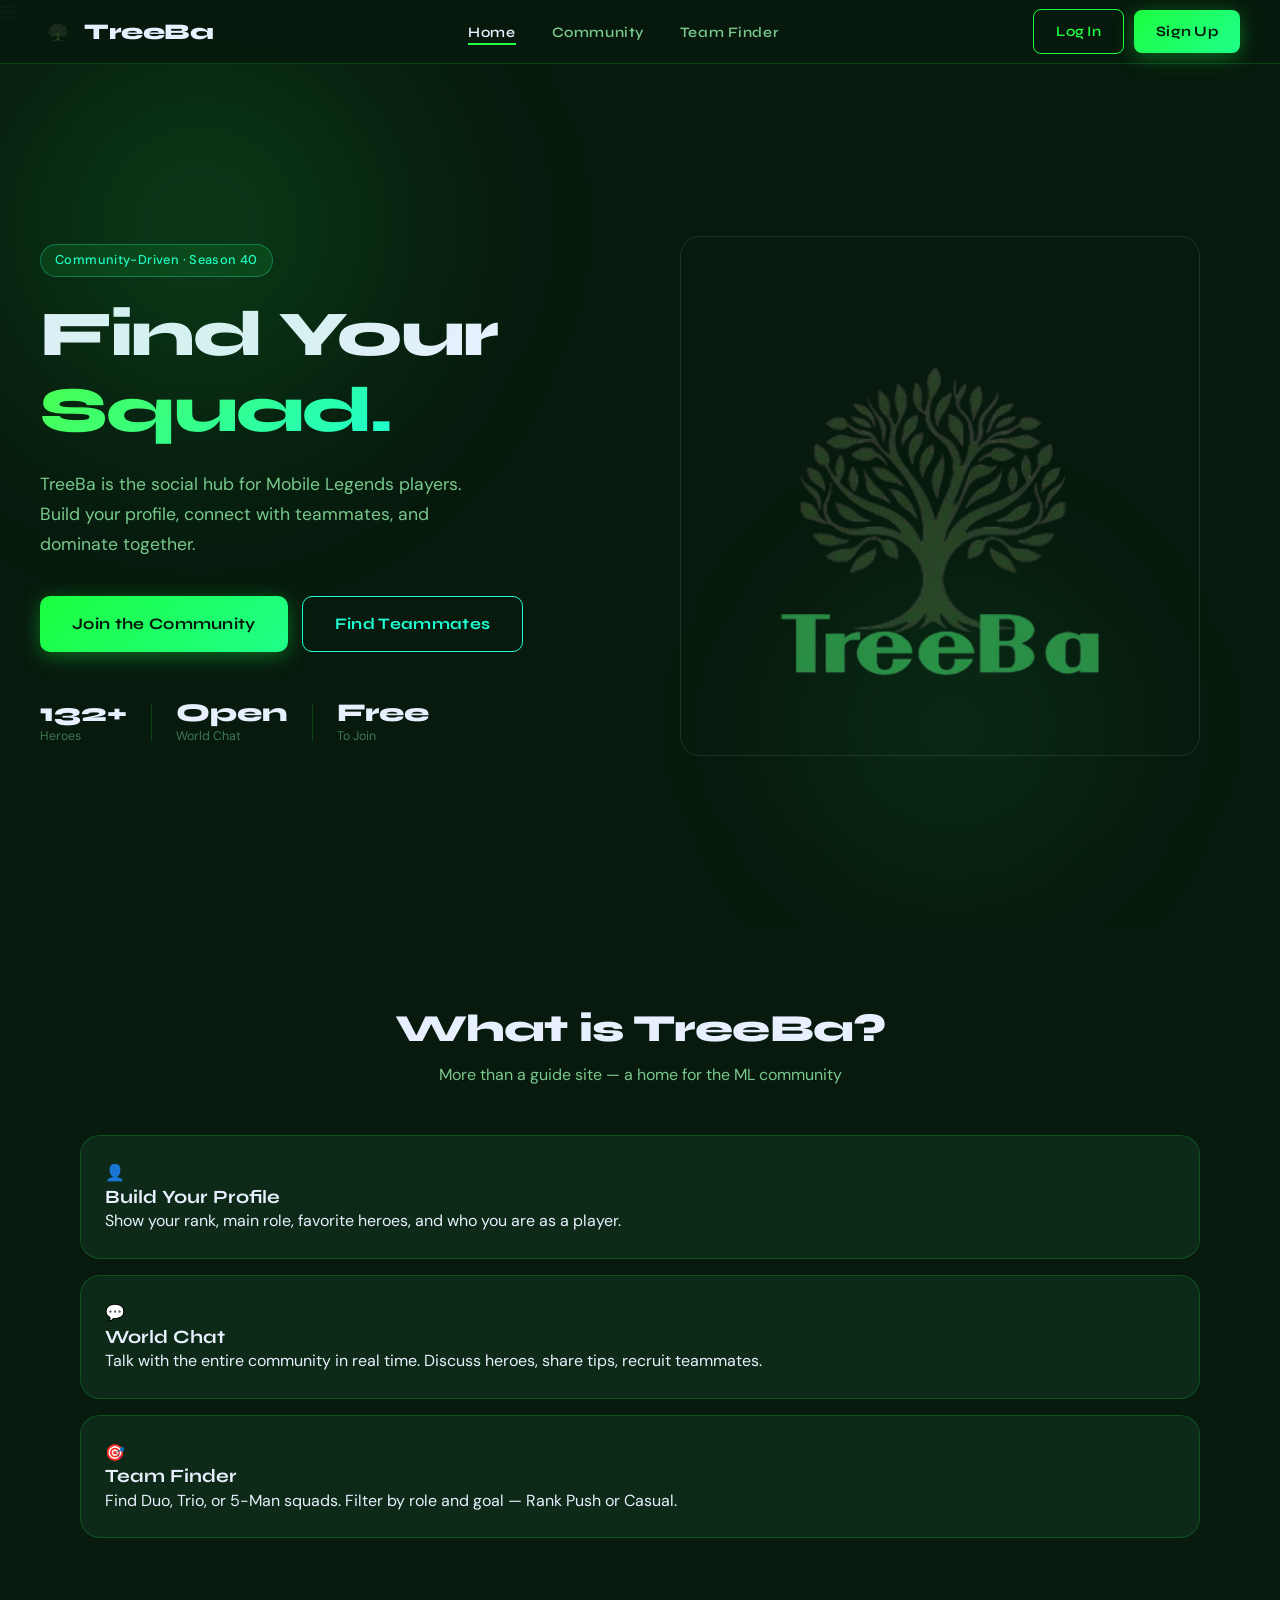
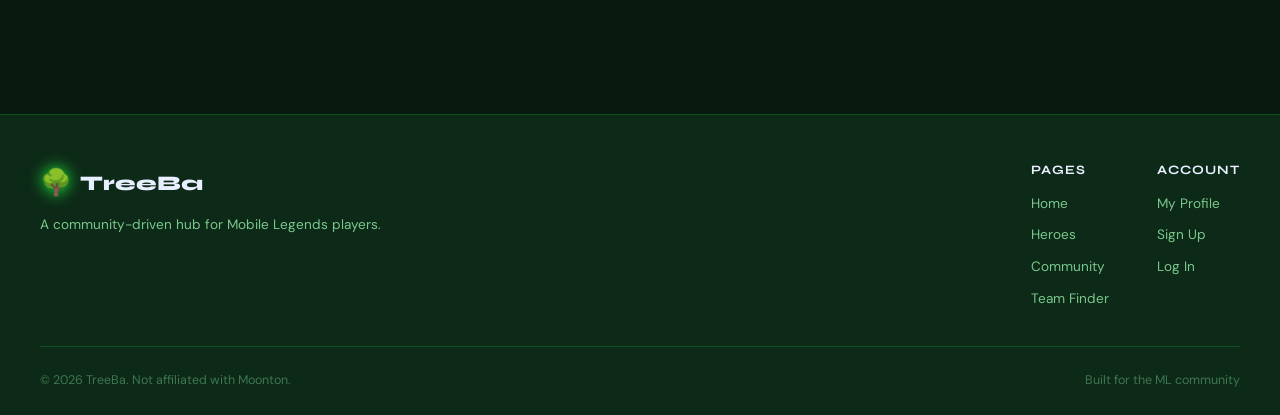
==== index.html @ 97e3393e "first commit" ====
<!DOCTYPE html>
<html lang="en">
<head>
  <meta charset="UTF-8" />
  <meta name="viewport" content="width=device-width, initial-scale=1.0" />
  <title>TreeBa — ML Community Hub</title>
  <link rel="stylesheet" href="css/main.css" />
  <link rel="preconnect" href="https://fonts.googleapis.com">
  <link href="https://fonts.googleapis.com/css2?family=Syne:wght@400;600;700;800&family=DM+Sans:ital,wght@0,300;0,400;0,500;1,300&display=swap" rel="stylesheet">
</head>
<body>

  <!-- NAV -->
   
   <div class="menu-toggle">☰</div>
  <nav class="navbar">
    <a href="index.html" class="nav-logo">
      <img src="images/TreeBa.png" alt="TreeBa Logo" class="nav-logo-img" onerror="this.style.display='none'">
      TreeBa
    </a>
    <ul class="nav-links">
      <li><a href="index.html" class="active">Home</a></li>
      <li><a href="pages/community.html">Community</a></li>
      <li><a href="pages/teamfinder.html">Team Finder</a></li>
    </ul>
    <div class="nav-actions">
      <a href="pages/login.html" class="btn-ghost">Log In</a>
      <a href="pages/register.html" class="btn-primary">Sign Up</a>
    </div>
  </nav>

  <!-- HERO SECTION -->
  <section class="hero-section">
    <div class="hero-bg-orb orb1"></div>
    <div class="hero-bg-orb orb2"></div>
    <div class="hero-content">
      <div class="hero-text">
        <span class="hero-badge"> Community-Driven · Season 40</span>
        <h1>Find Your<br /><span class="gradient-text">Squad.</span></h1>
        <p class="hero-sub">TreeBa is the social hub for Mobile Legends players. Build your profile, connect with teammates, and dominate together.</p>
        <div class="hero-ctas">
          <a href="pages/register.html" class="btn-primary large">Join the Community</a>
          <a href="pages/teamfinder.html" class="btn-outline large">Find Teammates</a>
        </div>
        <div class="hero-stats">
          <div class="stat"><span class="stat-num">132+</span><span class="stat-label">Heroes</span></div>
          <div class="stat-divider"></div>
          <div class="stat"><span class="stat-num">Open</span><span class="stat-label">World Chat</span></div>
          <div class="stat-divider"></div>
          <div class="stat"><span class="stat-num">Free</span><span class="stat-label">To Join</span></div>
        </div>
      </div>
      <div class="hero-big-image">
        <img src="images/Untitled_design__1_-removebg-preview.png" alt="ML Hero" />
      </div>
    </div>
  </section>

  <!-- WHAT IS TREEBA -->
<section class="section">
  <div class="section-header">
    <h2>What is TreeBa?</h2>
    <p>More than a guide site — a home for the ML community</p>
  </div>

  <div class="features-grid">
    <div class="profile-section-card feature-card">
      <div class="icon">👤</div>
      <h3>Build Your Profile</h3>
      <p>Show your rank, main role, favorite heroes, and who you are as a player.</p>
    </div>

    <div class="profile-section-card feature-card">
      <div class="icon">💬</div>
      <h3>World Chat</h3>
      <p>Talk with the entire community in real time. Discuss heroes, share tips, recruit teammates.</p>
    </div>

    <div class="profile-section-card feature-card">
      <div class="icon">🎯</div>
      <h3>Team Finder</h3>
      <p>Find Duo, Trio, or 5-Man squads. Filter by role and goal — Rank Push or Casual.</p>
    </div>
  </div>
</section>

  

  <!-- FOOTER -->
  <footer class="footer">
    <div class="footer-top">
      <div class="footer-brand">
        <strong><span class="logo-icon">🌳</span> TreeBa</strong>
        <p>A community-driven hub for Mobile Legends players.</p>
      </div>
      <div class="footer-links">
        <div class="footer-col">
          <h5>Pages</h5>
          <a href="index.html">Home</a>
          <a href="pages/heroes.html">Heroes</a>
          <a href="pages/community.html">Community</a>
          <a href="pages/teamfinder.html">Team Finder</a>
        </div>
        <div class="footer-col">
          <h5>Account</h5>
          <a href="pages/profile.html">My Profile</a>
          <a href="pages/register.html">Sign Up</a>
          <a href="pages/login.html">Log In</a>
        </div>
      </div>
    </div>
    <div class="footer-bottom">
      <span>© 2026 TreeBa. Not affiliated with Moonton.</span>
      <span>Built for the ML community </span>
    </div>
  </footer>

  <script src="js/main.js"></script>
</body>
</html>
---- css/main.css ----
/* ============================================
   TreeBa — Main Stylesheet
   Theme: Dark Green Gaming Community
============================================ */

:root {
  --primary: #1dff3f;
  --primary-dark: #1c862a;
  --primary-light: #4dff4d;
  --accent: #1fffd4;
  --accent-green: #22e5a0;
  --accent-dim: #0fa87a;
  --bg: #071a0d;
  --bg-card: #0d2917;
  --bg-card2: #0a1f12;
  --border: rgba(26, 255, 68, 0.18);
  --border-bright: rgba(26, 255, 76, 0.4);
  --text: #e8f0ff;
  --text-muted: #7ac88d;
  --text-dim: #3d7852;
  --glow: 0 0 40px rgba(26, 255, 83, 0.25);
  --glow-green: 0 0 30px rgba(31, 255, 212, 0.2);
  --radius: 12px;
  --radius-lg: 20px;
}

*, *::before, *::after { box-sizing: border-box; margin: 0; padding: 0; }
html { scroll-behavior: smooth; }
body {
  font-family: 'DM Sans', sans-serif;
  background: var(--bg);
  color: var(--text);
  overflow-x: hidden;
  line-height: 1.6;
}
h1, h2, h3, h4, h5 { font-family: 'Syne', sans-serif; line-height: 1.2; }
a { text-decoration: none; color: inherit; }
img { max-width: 100%; }

/* ---- BUTTONS ---- */
.btn-primary {
  display: inline-flex; align-items: center; gap: 6px;
  background: linear-gradient(135deg, var(--primary), #1fffd4 200%);
  color: #071a0d; font-family: 'Syne', sans-serif; font-weight: 700;
  font-size: 0.9rem; padding: 10px 22px; border-radius: 8px;
  border: none; cursor: pointer; transition: all 0.2s;
  box-shadow: 0 4px 20px rgba(26, 255, 72, 0.35); letter-spacing: 0.02em;
}
.btn-primary:hover {
  transform: translateY(-2px);
  box-shadow: 0 8px 30px rgba(26, 255, 79, 0.5);
  background: linear-gradient(135deg, var(--primary-light), #1fffd4 180%);
}
.btn-primary.large { padding: 14px 32px; font-size: 1rem; border-radius: 10px; }
.btn-primary.small { padding: 6px 14px; font-size: 0.8rem; }

.btn-ghost {
  display: inline-flex; align-items: center; gap: 6px;
  background: transparent; color: var(--primary);
  font-family: 'Syne', sans-serif; font-weight: 600;
  font-size: 0.9rem; padding: 10px 22px; border-radius: 8px;
  border: 1px solid var(--primary); cursor: pointer; transition: all 0.2s;
  letter-spacing: 0.02em;
}
.btn-ghost:hover {
  color: var(--text); border-color: var(--border-bright);
  background: rgba(26, 255, 133, 0.08);
}
.btn-ghost.large { padding: 14px 32px; font-size: 1rem; border-radius: 10px; }
.btn-ghost.small { padding: 6px 14px; font-size: 0.8rem; }

.btn-outline {
  display: inline-flex; align-items: center; gap: 6px;
  background: transparent; color: var(--accent);
  font-family: 'Syne', sans-serif; font-weight: 700;
  font-size: 0.9rem; padding: 10px 22px; border-radius: 8px;
  border: 1.5px solid var(--accent); cursor: pointer; transition: all 0.2s;
  letter-spacing: 0.02em;
}
.btn-outline:hover {
  background: rgba(31, 255, 212, 0.08);
  box-shadow: 0 0 20px rgba(31, 255, 139, 0.2);
}
.btn-outline.large { padding: 14px 32px; font-size: 1rem; border-radius: 10px; }

/* ---- NAVBAR ---- */
.navbar {
  position: fixed; top: 0; left: 0; right: 0; z-index: 100;
  display: flex; align-items: center; justify-content: space-between;
  padding: 0 40px; height: 64px;
  background: rgba(7, 26, 13, 0.95);
  backdrop-filter: blur(20px);
  border-bottom: 1px solid var(--border);
}
.nav-logo {
  font-family: 'Syne', sans-serif; font-weight: 800; font-size: 1.4rem;
  color: var(--text); display: flex; align-items: center; gap: 8px;
  letter-spacing: -0.02em;
}
.nav-logo-img { height: 36px; width: auto; object-fit: contain; }
.logo-icon { font-size: 1.6rem; color: var(--primary); filter: drop-shadow(0 0 8px var(--primary)); }
.nav-links { display: flex; list-style: none; gap: 36px; }
.nav-links a {
  font-family: 'Syne', sans-serif; font-weight: 600; font-size: 0.9rem;
  color: var(--text-muted); letter-spacing: 0.04em; transition: color 0.2s; position: relative;
}
.nav-links a::after {
  content: ''; position: absolute; bottom: -4px; left: 0; right: 0;
  height: 2px; background: var(--primary); transform: scaleX(0); transition: transform 0.2s;
}
.nav-links a.active, .nav-links a:hover { color: var(--text); }
.nav-links a.active::after, .nav-links a:hover::after { transform: scaleX(1); }
.nav-actions { display: flex; align-items: center; gap: 10px; }

/* ---- HERO SECTION ---- */
.hero-section {
  min-height: 100vh; display: flex; align-items: center;
  padding: 100px 40px 60px; position: relative; overflow: hidden;
}
.hero-bg-orb { position: absolute; border-radius: 50%; filter: blur(80px); pointer-events: none; }
.orb1 {
  width: 600px; height: 600px;
  background: radial-gradient(circle, rgba(26, 255, 91, 0.18) 0%, transparent 70%);
  top: -100px; left: -100px; animation: float 8s ease-in-out infinite;
}
.orb2 {
  width: 400px; height: 400px;
  background: radial-gradient(circle, rgba(31, 255, 106, 0.12) 0%, transparent 70%);
  bottom: 0; right: 10%; animation: float 10s ease-in-out infinite reverse;
}
@keyframes float { 0%, 100% { transform: translateY(0); } 50% { transform: translateY(-30px); } }

.hero-content {
  max-width: 1200px; margin: 0 auto;
  display: grid; grid-template-columns: 1fr 1fr; gap: 80px;
  align-items: center; width: 100%;
}
.hero-badge {
  display: inline-block; background: rgba(31, 255, 80, 0.1);
  border: 1px solid rgba(31, 255, 212, 0.3); color: var(--accent);
  font-size: 0.8rem; font-weight: 500; padding: 5px 14px; border-radius: 30px;
  margin-bottom: 20px; letter-spacing: 0.03em;
}
.hero-text h1 {
  font-size: clamp(2.8rem, 5vw, 4.5rem); font-weight: 800; color: var(--text);
  letter-spacing: -0.03em; margin-bottom: 20px;
}
.gradient-text {
  background: linear-gradient(135deg, var(--primary-light), var(--accent));
  -webkit-background-clip: text; -webkit-text-fill-color: transparent; background-clip: text;
}
.hero-sub { font-size: 1.1rem; color: var(--text-muted); max-width: 440px; margin-bottom: 36px; line-height: 1.7; }
.hero-ctas { display: flex; gap: 14px; margin-bottom: 48px; flex-wrap: wrap; }
.hero-stats { display: flex; align-items: center; gap: 24px; }
.stat { display: flex; flex-direction: column; }
.stat-num { font-family: 'Syne', sans-serif; font-size: 1.6rem; font-weight: 800; color: var(--text); line-height: 1; }
.stat-label { font-size: 0.78rem; color: var(--text-dim); margin-top: 2px; }
.stat-divider { width: 1px; height: 36px; background: var(--border); }
.hero-big-image { width: 100%; max-width: 520px; border-radius: 20px; overflow: hidden; border: 1px solid rgba(255,255,255,0.1); }
.hero-big-image img { width: 100%; height: 100%; object-fit: cover; display: block; }

/* ---- SECTIONS ---- */
.section { padding: 80px 40px; max-width: 1200px; margin: 0 auto; }
.section-header { text-align: center; margin-bottom: 48px; }
.section-header h2 { font-size: clamp(1.8rem, 3vw, 2.6rem); font-weight: 800; letter-spacing: -0.02em; margin-bottom: 10px; }
.section-header p { color: var(--text-muted); font-size: 1rem; }
.section-cta { text-align: center; margin-top: 40px; }

/* ---- PROFILES SECTION ---- */
.profiles-section { max-width: 1200px; margin: 0 auto; }
.profiles-grid { display: grid; grid-template-columns: repeat(3, 1fr); gap: 24px; }
.profile-card {
  background: var(--bg-card); border: 1px solid var(--border); border-radius: var(--radius-lg);
  padding: 28px 24px; display: flex; flex-direction: column; align-items: center;
  text-align: center; gap: 12px; position: relative; transition: all 0.25s;
}
.profile-card:hover { border-color: var(--border-bright); box-shadow: var(--glow); transform: translateY(-4px); }
.profile-card.featured {
  border-color: rgba(31, 255, 212, 0.4);
  background: linear-gradient(135deg, rgba(26, 111, 255, 0.08), rgba(31, 255, 212, 0.05));
  box-shadow: var(--glow-green);
}
.featured-label {
  position: absolute; top: -12px; left: 50%; transform: translateX(-50%);
  background: linear-gradient(135deg, var(--primary), var(--accent));
  color: #071a0d; font-size: 0.72rem; font-weight: 700; padding: 3px 14px;
  border-radius: 20px; white-space: nowrap; letter-spacing: 0.04em;
}
.profile-avatar {
  width: 64px; height: 64px; border-radius: 50%;
  display: flex; align-items: center; justify-content: center;
  font-family: 'Syne', sans-serif; font-weight: 800; font-size: 1.3rem;
  color: #fff; border: 2px solid var(--border);
}
.pa1 { background: linear-gradient(135deg, #1a6fff, #0099cc); }
.pa2 { background: linear-gradient(135deg, #1fffd4, #1a6fff); color: #070d1a; }
.pa3 { background: linear-gradient(135deg, #22e5a0, #1a6fff); }
.profile-name { font-family: 'Syne', sans-serif; font-weight: 700; font-size: 1.05rem; }
.profile-rank { font-size: 0.78rem; font-weight: 600; padding: 3px 12px; border-radius: 20px; letter-spacing: 0.04em; }
.rank-mythic { background: rgba(255, 215, 0, 0.12); color: #ffd700; border: 1px solid rgba(255, 215, 0, 0.3); }
.rank-legend { background: rgba(26, 111, 255, 0.12); color: var(--primary-light); border: 1px solid var(--border); }
.rank-epic { background: rgba(138, 43, 226, 0.12); color: #bb7bff; border: 1px solid rgba(138, 43, 226, 0.3); }
.profile-heroes { display: flex; gap: 6px; flex-wrap: wrap; justify-content: center; }
.hero-tag { background: rgba(26, 111, 255, 0.1); color: var(--primary-light); border: 1px solid var(--border); font-size: 0.72rem; padding: 3px 10px; border-radius: 20px; }
.profile-tips { font-size: 0.8rem; color: var(--text-dim); }

/* ---- HEROES SECTION ---- */
.heroes-section { max-width: 1200px; margin: 0 auto; }
.heroes-carousel { display: grid; grid-template-columns: repeat(4, 1fr); gap: 20px; }
.hero-knowledge-card {
  background: var(--bg-card); border: 1px solid var(--border); border-radius: var(--radius-lg);
  padding: 0; display: flex; flex-direction: column; overflow: hidden; transition: all 0.25s;
}
.hero-knowledge-card:hover { border-color: var(--border-bright); box-shadow: var(--glow); transform: translateY(-4px); }
.hkc-hero-img { width: 100%; height: 160px; object-fit: cover; object-position: top; display: block; }
.hkc-body { padding: 16px; display: flex; flex-direction: column; gap: 8px; flex: 1; }
.hkc-role {
  display: inline-block; font-size: 0.7rem; font-weight: 700; padding: 3px 10px;
  border-radius: 20px; letter-spacing: 0.06em; align-self: flex-start; text-transform: uppercase;
}
.hkc-role.mage { background: rgba(0, 255, 76, 0.12); color: #4daaff; border: 1px solid rgba(0, 149, 255, 0.3); }
.hkc-role.fighter { background: rgba(255, 100, 50, 0.12); color: #ff8c6e; border: 1px solid rgba(255, 100, 50, 0.3); }
.hkc-role.assassin { background: rgba(156, 226, 43, 0.12); color: #cc88ff; border: 1px solid rgba(138, 43, 226, 0.3); }
.hkc-role.tank { background: rgba(31, 255, 212, 0.1); color: var(--accent); border: 1px solid rgba(31, 255, 212, 0.3); }
.hero-knowledge-card h3 { font-size: 1.1rem; font-weight: 700; letter-spacing: -0.01em; }
.hero-knowledge-card p { font-size: 0.85rem; color: var(--text-muted); line-height: 1.6; flex: 1; }
.hkc-meta { display: flex; gap: 12px; font-size: 0.75rem; color: var(--text-dim); padding-top: 8px; border-top: 1px solid var(--border); }

/* ---- DISCUSSION / FEED ---- */
.discussion-section { max-width: 1200px; margin: 0 auto; }
.feed { display: flex; flex-direction: column; gap: 16px; }
.feed-post {
  background: var(--bg-card); border: 1px solid var(--border); border-radius: var(--radius-lg);
  padding: 24px; display: flex; gap: 20px; transition: all 0.25s;
}
.feed-post:hover { border-color: var(--border-bright); box-shadow: var(--glow); }
.feed-vote { display: flex; flex-direction: column; align-items: center; gap: 6px; min-width: 40px; }
.vote-btn { background: none; border: none; color: var(--text-dim); cursor: pointer; font-size: 0.9rem; padding: 4px; border-radius: 4px; transition: all 0.15s; }
.vote-btn:hover { color: var(--accent); background: rgba(31, 255, 212, 0.08); }
.feed-vote span { font-family: 'Syne', sans-serif; font-weight: 700; font-size: 1rem; color: var(--text); }
.feed-body { flex: 1; }
.feed-tags { display: flex; gap: 8px; margin-bottom: 10px; }
.tag { font-size: 0.7rem; font-weight: 700; padding: 2px 10px; border-radius: 20px; letter-spacing: 0.04em; text-transform: uppercase; }
.tag.mage { background: rgba(0, 157, 255, 0.12); color: #4daaff; border: 1px solid rgba(0, 149, 255, 0.3); }
.tag.fighter { background: rgba(255, 100, 50, 0.12); color: #ff8c6e; border: 1px solid rgba(255, 100, 50, 0.3); }
.tag.assassin { background: rgba(138, 43, 226, 0.12); color: #cc88ff; border: 1px solid rgba(138, 43, 226, 0.3); }
.tag.tip { background: rgba(31, 255, 212, 0.08); color: var(--accent); border: 1px solid rgba(31, 255, 212, 0.25); }
.tag.combo { background: rgba(26, 111, 255, 0.08); color: var(--primary-light); border: 1px solid var(--border); }
.tag.build { background: rgba(255, 215, 0, 0.08); color: #ffd700; border: 1px solid rgba(255, 215, 0, 0.2); }
.feed-body h4 { font-size: 1.05rem; font-weight: 700; margin-bottom: 8px; letter-spacing: -0.01em; }
.feed-body p { font-size: 0.88rem; color: var(--text-muted); line-height: 1.6; margin-bottom: 12px; }
.feed-meta { display: flex; gap: 18px; font-size: 0.78rem; color: var(--text-dim); flex-wrap: wrap; }
.feed-author { color: var(--text-muted); }

/* ---- TEAM FINDER ---- */
.team-finder-section { max-width: 1200px; margin: 0 auto; }
.team-buttons { display: flex; flex-wrap: wrap; gap: 12px; justify-content: center; margin-bottom: 32px; }
.team-btn {
  padding: 10px 20px; border-radius: 30px; font-family: 'Syne', sans-serif;
  font-weight: 700; font-size: 0.85rem; cursor: pointer; transition: all 0.2s;
  border: 1.5px solid var(--border); background: var(--bg-card); color: var(--text-muted);
  letter-spacing: 0.04em;
}
.team-btn:hover, .team-btn.active {
  border-color: var(--primary); color: var(--primary);
  background: rgba(29, 255, 63, 0.08); box-shadow: 0 0 16px rgba(29, 255, 63, 0.15);
}
.empty-state {
  text-align: center; padding: 60px 20px;
  background: var(--bg-card); border: 1px dashed var(--border); border-radius: var(--radius-lg);
}
.empty-state h3 { font-size: 1.2rem; color: var(--text-muted); margin-bottom: 8px; }
.empty-state p { font-size: 0.88rem; color: var(--text-dim); }

/* ---- WORLD CHAT ---- */
.chat-section { max-width: 1200px; margin: 0 auto; }
.chat-box {
  background: var(--bg-card); border: 1px solid var(--border); border-radius: var(--radius-lg);
  display: flex; flex-direction: column; height: 500px; overflow: hidden;
}
.chat-header {
  padding: 16px 20px; border-bottom: 1px solid var(--border);
  display: flex; align-items: center; gap: 10px;
}
.chat-live-dot { width: 8px; height: 8px; border-radius: 50%; background: var(--primary); animation: pulse 2s infinite; }
@keyframes pulse { 0%, 100% { opacity: 1; } 50% { opacity: 0.3; } }
.chat-header span { font-family: 'Syne', sans-serif; font-weight: 700; font-size: 0.95rem; }
.chat-header small { color: var(--text-dim); font-size: 0.78rem; margin-left: auto; }
.chat-messages { flex: 1; overflow-y: auto; padding: 16px 20px; display: flex; flex-direction: column; gap: 12px; }
.chat-messages::-webkit-scrollbar { width: 4px; }
.chat-messages::-webkit-scrollbar-thumb { background: var(--border-bright); border-radius: 2px; }
.chat-empty { display: flex; flex-direction: column; align-items: center; justify-content: center; height: 100%; gap: 8px; }
.chat-empty span { font-size: 2rem; }
.chat-empty p { color: var(--text-dim); font-size: 0.88rem; }
.chat-msg { display: flex; gap: 10px; align-items: flex-start; }
.chat-msg-avatar {
  width: 32px; height: 32px; border-radius: 50%; flex-shrink: 0;
  display: flex; align-items: center; justify-content: center;
  font-family: 'Syne', sans-serif; font-weight: 700; font-size: 0.75rem; color: #fff;
}
.chat-msg-body { flex: 1; }
.chat-msg-name { font-family: 'Syne', sans-serif; font-weight: 700; font-size: 0.82rem; color: var(--primary); margin-bottom: 2px; }
.chat-msg-name span { font-weight: 400; color: var(--text-dim); font-family: 'DM Sans', sans-serif; margin-left: 6px; font-size: 0.75rem; }
.chat-msg-text { font-size: 0.88rem; color: var(--text-muted); line-height: 1.5; }
.chat-input-row {
  padding: 12px 16px; border-top: 1px solid var(--border);
  display: flex; gap: 10px; align-items: center;
}
.chat-input {
  flex: 1; background: var(--bg); border: 1px solid var(--border); border-radius: 8px;
  padding: 10px 14px; color: var(--text); font-family: 'DM Sans', sans-serif; font-size: 0.9rem;
  outline: none; transition: border-color 0.2s;
}
.chat-input:focus { border-color: var(--border-bright); }
.chat-input::placeholder { color: var(--text-dim); }
.chat-send-btn {
  background: linear-gradient(135deg, var(--primary), var(--accent));
  border: none; border-radius: 8px; padding: 10px 18px; cursor: pointer;
  color: #071a0d; font-family: 'Syne', sans-serif; font-weight: 700; font-size: 0.85rem;
  transition: all 0.2s;
}
.chat-send-btn:hover { transform: translateY(-1px); box-shadow: var(--glow); }

/* ---- FORMS ---- */
.auth-page { min-height: 100vh; display: flex; align-items: center; justify-content: center; padding: 80px 20px; }
.auth-card {
  background: var(--bg-card); border: 1px solid var(--border); border-radius: var(--radius-lg);
  padding: 40px; width: 100%; max-width: 420px;
}
.auth-card h2 { font-size: 1.8rem; font-weight: 800; margin-bottom: 6px; }
.auth-card p { color: var(--text-muted); font-size: 0.9rem; margin-bottom: 28px; }
.form-group { display: flex; flex-direction: column; gap: 6px; margin-bottom: 16px; }
.form-group label { font-size: 0.82rem; font-weight: 600; color: var(--text-muted); letter-spacing: 0.04em; }
.form-input {
  background: var(--bg); border: 1px solid var(--border); border-radius: 8px;
  padding: 11px 14px; color: var(--text); font-family: 'DM Sans', sans-serif; font-size: 0.9rem;
  outline: none; transition: border-color 0.2s; width: 100%;
}
.form-input:focus { border-color: var(--primary); box-shadow: 0 0 0 3px rgba(29, 255, 63, 0.1); }
.form-input::placeholder { color: var(--text-dim); }
select.form-input { cursor: pointer; }
select.form-input option { background: var(--bg-card); }
.form-submit { width: 100%; margin-top: 8px; justify-content: center; font-size: 1rem; padding: 12px; }
.auth-footer { text-align: center; margin-top: 20px; font-size: 0.85rem; color: var(--text-dim); }
.auth-footer a { color: var(--primary); font-weight: 600; }
.auth-logo { display: flex; align-items: center; gap: 8px; justify-content: center; margin-bottom: 28px; font-family: 'Syne', sans-serif; font-weight: 800; font-size: 1.4rem; }

/* ---- PROFILE PAGE ---- */
.profile-page { max-width: 900px; margin: 0 auto; padding: 100px 40px 60px; }
.profile-header-card {
  background: var(--bg-card); border: 1px solid var(--border); border-radius: var(--radius-lg);
  padding: 36px; display: flex; gap: 28px; align-items: flex-start; margin-bottom: 24px;
}
.profile-big-avatar {
  width: 90px; height: 90px; border-radius: 50%; flex-shrink: 0;
  display: flex; align-items: center; justify-content: center;
  font-family: 'Syne', sans-serif; font-weight: 800; font-size: 2rem;
  color: #fff; border: 3px solid var(--primary);
  background: linear-gradient(135deg, #1a6fff, #22e5a0);
}
.profile-info { flex: 1; }
.profile-info h2 { font-size: 1.6rem; font-weight: 800; margin-bottom: 6px; }
.profile-meta { display: flex; gap: 10px; flex-wrap: wrap; margin-bottom: 12px; }
.profile-bio { font-size: 0.9rem; color: var(--text-muted); line-height: 1.6; }
.online-dot { display: inline-block; width: 8px; height: 8px; border-radius: 50%; background: var(--primary); margin-right: 4px; animation: pulse 2s infinite; }
.profile-actions { display: flex; gap: 10px; margin-top: 16px; }
.profile-section-card {
  background: var(--bg-card); border: 1px solid var(--border); border-radius: var(--radius-lg);
  padding: 24px; margin-bottom: 16px;
}
.profile-section-card h4 { font-size: 0.8rem; font-weight: 700; color: var(--text-dim); letter-spacing: 0.08em; text-transform: uppercase; margin-bottom: 14px; }

/* ---- FOOTER ---- */
.footer { background: var(--bg-card); border-top: 1px solid var(--border); padding: 48px 40px 24px; margin-top: 80px; }
.footer-top { max-width: 1200px; margin: 0 auto; display: flex; gap: 60px; padding-bottom: 36px; border-bottom: 1px solid var(--border); flex-wrap: wrap; }
.footer-brand { flex: 1; min-width: 200px; }
.footer-brand strong { font-family: 'Syne', sans-serif; font-size: 1.3rem; font-weight: 800; display: flex; align-items: center; gap: 8px; margin-bottom: 10px; }
.footer-brand p { font-size: 0.85rem; color: var(--text-muted); line-height: 1.6; }
.footer-links { display: flex; gap: 48px; flex-wrap: wrap; }
.footer-col { display: flex; flex-direction: column; gap: 10px; }
.footer-col h5 { font-family: 'Syne', sans-serif; font-size: 0.8rem; font-weight: 700; color: var(--text); letter-spacing: 0.08em; text-transform: uppercase; margin-bottom: 4px; }
.footer-col a { font-size: 0.85rem; color: var(--text-muted); transition: color 0.2s; }
.footer-col a:hover { color: var(--accent); }
.footer-bottom { max-width: 1200px; margin: 24px auto 0; display: flex; justify-content: space-between; font-size: 0.78rem; color: var(--text-dim); flex-wrap: wrap; gap: 10px; }

/* ---- SCROLLBAR ---- */
::-webkit-scrollbar { width: 6px; }
::-webkit-scrollbar-track { background: var(--bg); }
::-webkit-scrollbar-thumb { background: var(--border-bright); border-radius: 3px; }

/* ---- RESPONSIVE ---- */
@media (max-width: 1024px) {
  .heroes-carousel { grid-template-columns: repeat(2, 1fr); }
  .hero-content { grid-template-columns: 1fr; }
  .hero-big-image { display: none; }
}
@media (max-width: 768px) {
  .navbar { padding: 0 20px; }
  .nav-links { display: none; }
  .section { padding: 60px 20px; }
  .profiles-grid { grid-template-columns: 1fr; }
  .heroes-carousel { grid-template-columns: 1fr; }
  .footer-top { flex-direction: column; gap: 32px; }
  .footer-links { gap: 28px; }
  .profile-header-card { flex-direction: column; }
}
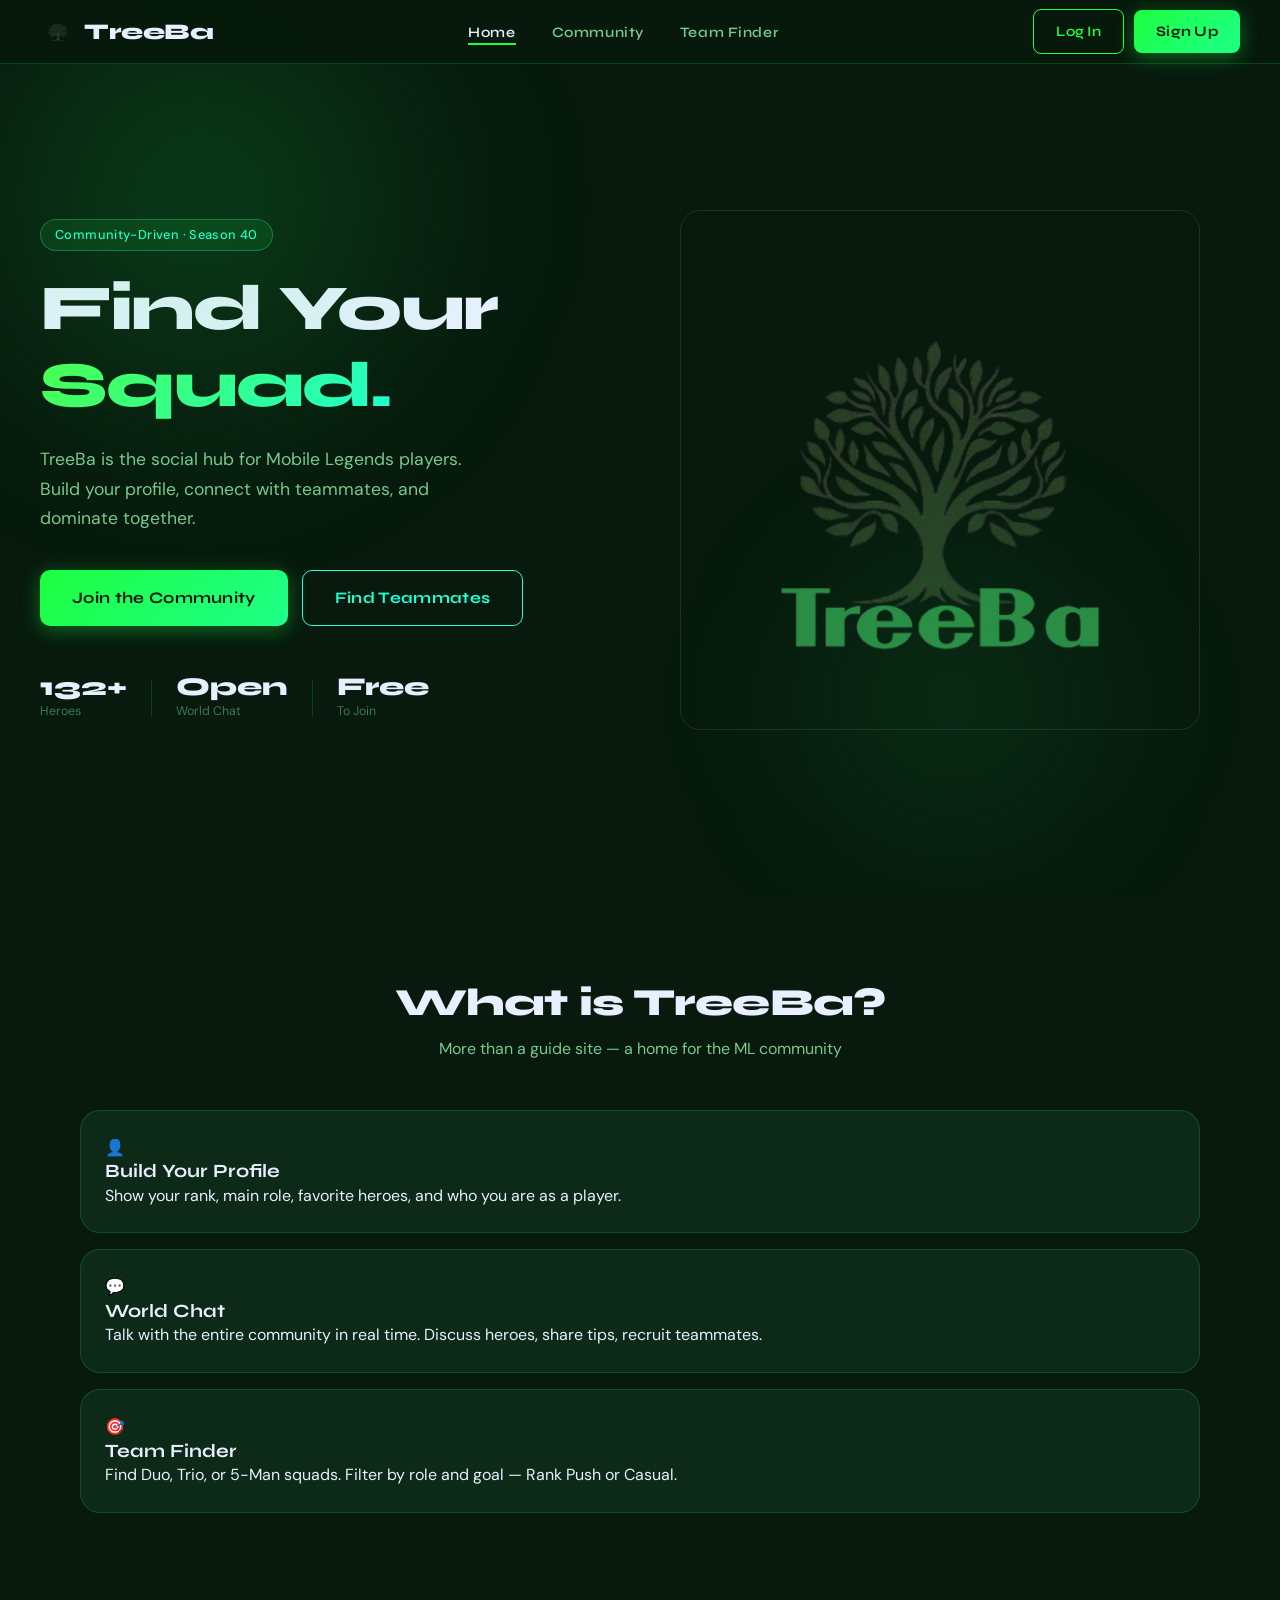
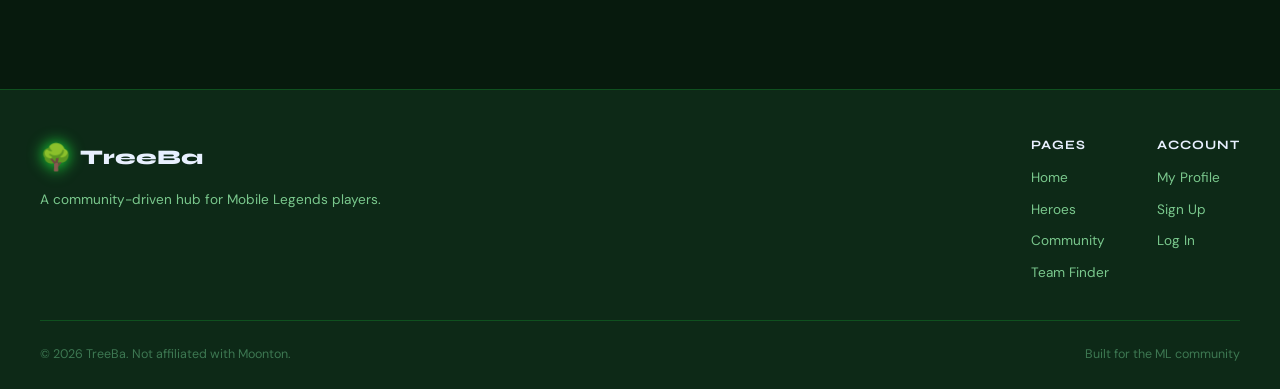
==== commit ff8f2d30: "Updated website" ====
--- a/index.html
+++ b/index.html
@@ -11,8 +11,7 @@
 <body>
 
   <!-- NAV -->
-   
-   <div class="menu-toggle">☰</div>
+
   <nav class="navbar">
     <a href="index.html" class="nav-logo">
       <img src="images/TreeBa.png" alt="TreeBa Logo" class="nav-logo-img" onerror="this.style.display='none'">
--- a/css/main.css
+++ b/css/main.css
@@ -361,6 +361,13 @@
 .profile-info { flex: 1; }
 .profile-info h2 { font-size: 1.6rem; font-weight: 800; margin-bottom: 6px; }
 .profile-meta { display: flex; gap: 10px; flex-wrap: wrap; margin-bottom: 12px; }
+.profile-rank-container, .profile-role-container { display: flex; align-items: center; gap: 6px; }
+.edit-btn {
+  background: none; border: none; color: var(--text-dim); cursor: pointer;
+  font-size: 0.7rem; padding: 2px; border-radius: 4px; transition: all 0.2s;
+  opacity: 0.7;
+}
+.edit-btn:hover { color: var(--primary); opacity: 1; background: rgba(30, 255, 100, 0.1); }
 .profile-bio { font-size: 0.9rem; color: var(--text-muted); line-height: 1.6; }
 .online-dot { display: inline-block; width: 8px; height: 8px; border-radius: 50%; background: var(--primary); margin-right: 4px; animation: pulse 2s infinite; }
 .profile-actions { display: flex; gap: 10px; margin-top: 16px; }
@@ -394,13 +401,116 @@
   .hero-content { grid-template-columns: 1fr; }
   .hero-big-image { display: none; }
 }
+
 @media (max-width: 768px) {
-  .navbar { padding: 0 20px; }
+  .navbar { padding: 0 16px; height: 56px; }
   .nav-links { display: none; }
-  .section { padding: 60px 20px; }
+  .nav-actions { gap: 6px; }
+  .btn-primary.small, .btn-ghost.small { padding: 4px 10px; font-size: 0.75rem; }
+  .section { padding: 40px 16px; }
   .profiles-grid { grid-template-columns: 1fr; }
   .heroes-carousel { grid-template-columns: 1fr; }
   .footer-top { flex-direction: column; gap: 32px; }
   .footer-links { gap: 28px; }
-  .profile-header-card { flex-direction: column; }
-}
+  
+  /* Profile Page Mobile */
+  .profile-page { padding: 80px 16px 40px; }
+  .profile-header-card { flex-direction: column; padding: 20px; gap: 16px; align-items: center; text-align: center; }
+  .profile-info { text-align: center; }
+  .profile-info h2 { font-size: 1.3rem; }
+  .profile-meta { justify-content: center; }
+  .profile-rank-container, .profile-role-container { gap: 4px; }
+  .edit-btn { font-size: 0.6rem; padding: 1px; }
+  .profile-actions { flex-wrap: wrap; justify-content: center; }
+  .profile-section-card { padding: 16px; margin-bottom: 12px; }
+  
+  /* Hero Picker Mobile */
+  #heroGrid { gap: 8px; }
+}
+
+@media (max-width: 576px) {
+  body { font-size: 15px; }
+  .navbar { padding: 0 12px; height: 52px; }
+  .nav-logo-img { height: 28px; }
+  .nav-actions { gap: 4px; }
+  .btn-primary, .btn-ghost, .btn-outline { padding: 8px 14px; font-size: 0.8rem; }
+  .btn-primary.small, .btn-ghost.small { padding: 3px 8px; font-size: 0.7rem; }
+  
+  .hero-section { padding: 70px 16px 40px; }
+  .hero-text h1 { font-size: clamp(1.8rem, 4vw, 2.5rem); }
+  .hero-sub { font-size: 0.95rem; }
+  
+  .section { padding: 30px 16px; }
+  .section-header h2 { font-size: clamp(1.4rem, 2.5vw, 2rem); }
+  
+  .profile-page { padding: 70px 12px 30px; max-width: 100%; }
+  .profile-header-card { padding: 14px; gap: 12px; }
+  .profile-big-avatar { width: 70px; height: 70px; font-size: 1.8rem; }
+  .profile-info h2 { font-size: 1.15rem; }
+  .profile-info p { font-size: 0.8rem; }
+  
+  .profile-section-card { padding: 12px; }
+  .profile-section-card h4 { font-size: 0.7rem; margin-bottom: 10px; }
+  
+  /* Hero Picker for mobile */
+  #heroGrid { max-width: 100%; overflow-x: auto; -webkit-overflow-scrolling: touch; }
+  
+  /* Profile Actions Stack */
+  .profile-actions { gap: 6px; }
+  .profile-actions a { flex: 1; min-width: 120px; text-align: center; }
+  
+  .auth-card { padding: 24px; }
+  .auth-card h2 { font-size: 1.4rem; }
+  .form-submit { font-size: 0.9rem; }
+  
+  .chat-box { height: 400px; }
+  .empty-state { padding: 40px 16px; }
+  .empty-state h3 { font-size: 1rem; }
+  
+  .feed-post { padding: 14px; gap: 12px; flex-direction: column; }
+  .feed-vote { flex-direction: row; gap: 4px; min-width: auto; }
+  
+  .hero-knowledge-card { }
+  .hkc-hero-img { height: 120px; }
+  .hkc-body { padding: 12px; gap: 6px; }
+  .hero-knowledge-card h3 { font-size: 0.95rem; }
+  .hero-knowledge-card p { font-size: 0.8rem; }
+}
+
+@media (max-width: 480px) {
+  .navbar { padding: 0 10px; }
+  .nav-logo { font-size: 1.1rem; }
+  .nav-logo-img { height: 24px; }
+  
+  .btn-primary, .btn-ghost { padding: 6px 12px; font-size: 0.75rem; }
+  
+  .profile-page { padding: 60px 10px 20px; }
+  .profile-header-card { padding: 10px; gap: 8px; }
+  .profile-big-avatar { width: 60px; height: 60px; font-size: 1.5rem; border-width: 2px; }
+  .profile-info h2 { font-size: 1rem; margin-bottom: 4px; }
+  .profile-meta { gap: 6px; margin-bottom: 8px; }  .profile-rank-container, .profile-role-container { gap: 2px; }
+  .edit-btn { font-size: 0.5rem; padding: 0; }  .profile-rank-container, .profile-role-container { gap: 3px; }
+  .edit-btn { font-size: 0.55rem; padding: 1px; }
+  .profile-bio { font-size: 0.75rem; }
+  
+  .profile-section-card { padding: 10px; margin-bottom: 8px; }
+  
+  .auth-page { padding: 60px 12px; }
+  .auth-card { padding: 16px; }
+  .auth-card h2 { font-size: 1.2rem; margin-bottom: 4px; }
+  .auth-card p { font-size: 0.8rem; margin-bottom: 16px; }
+  
+  .form-group { margin-bottom: 12px; gap: 4px; }
+  .form-group label { font-size: 0.75rem; }
+  .form-input { padding: 8px 10px; font-size: 0.85rem; }
+  
+  .chat-box { height: 350px; }
+  .chat-header { padding: 12px 14px; }
+  .chat-messages { padding: 12px 14px; gap: 8px; }
+  .chat-input-row { padding: 8px 12px; gap: 6px; }
+  .chat-input { padding: 6px 10px; font-size: 0.85rem; }
+  
+  .empty-state { padding: 30px 12px; }
+  .empty-state h3 { font-size: 0.95rem; margin-bottom: 4px; }
+  .empty-state p { font-size: 0.75rem; }
+}
